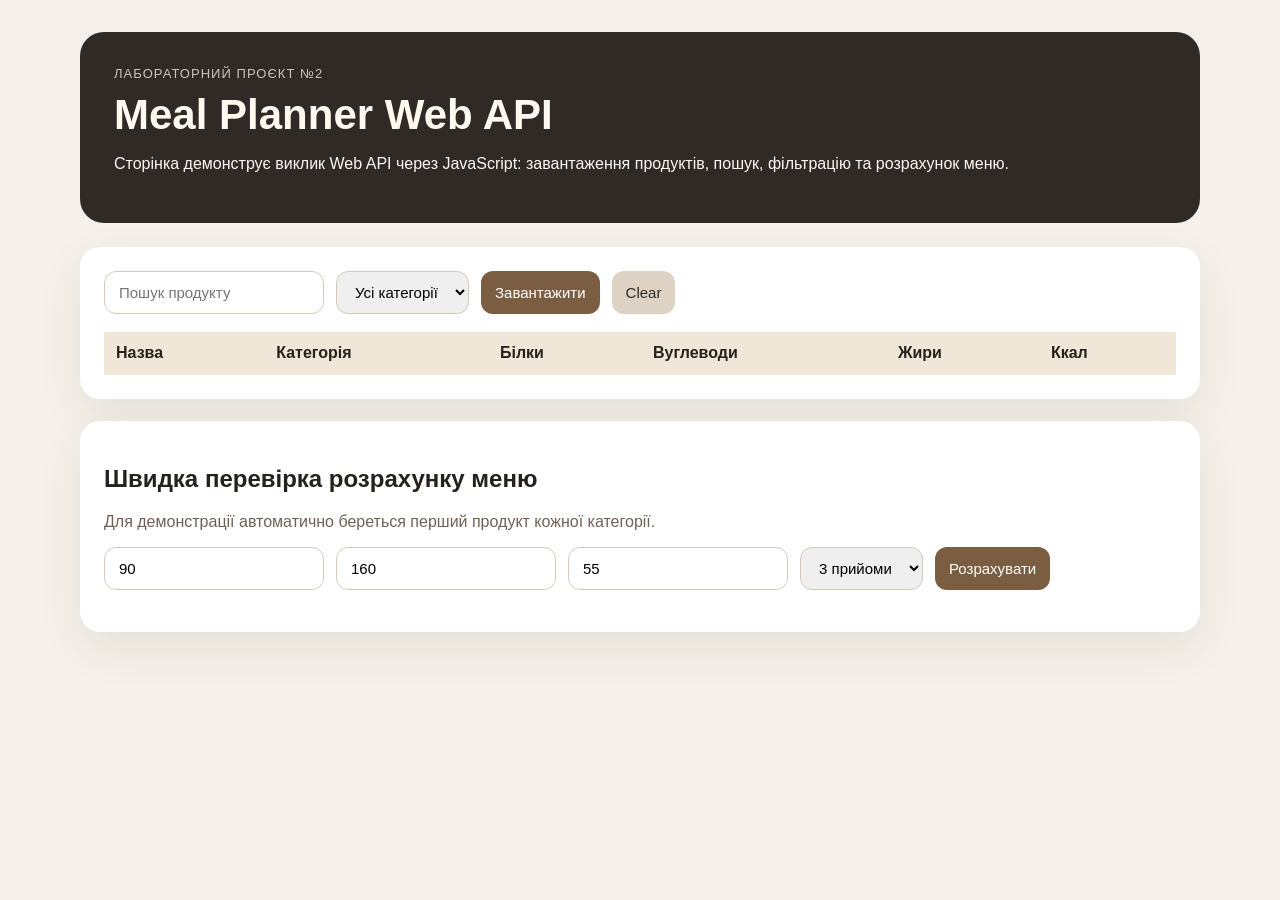
==== app/MealPlanner.Api/wwwroot/index.html @ c841c968 "feat: add javascript client for api demo" ====
<!DOCTYPE html>
<html lang="uk">
<head>
    <meta charset="UTF-8">
    <title>Meal Planner API Client</title>
    <link rel="stylesheet" href="css/site.css">
</head>
<body>
    <main class="page">
        <section class="hero">
            <p class="label">Лабораторний проєкт №2</p>
            <h1>Meal Planner Web API</h1>
            <p>
                Сторінка демонструє виклик Web API через JavaScript:
                завантаження продуктів, пошук, фільтрацію та розрахунок меню.
            </p>
        </section>

        <section class="panel">
            <div class="toolbar">
                <input id="searchInput" type="text" placeholder="Пошук продукту">
                <select id="categoryInput">
                    <option value="">Усі категорії</option>
                    <option value="Protein">Білкові</option>
                    <option value="Carb">Вуглеводні</option>
                    <option value="Fat">Жирові</option>
                </select>
                <button onclick="loadFoods()">Завантажити</button>
                <button class="secondary" onclick="clearOutput()">Clear</button>
            </div>

            <p id="counter"></p>

            <table>
                <thead>
                    <tr>
                        <th>Назва</th>
                        <th>Категорія</th>
                        <th>Білки</th>
                        <th>Вуглеводи</th>
                        <th>Жири</th>
                        <th>Ккал</th>
                    </tr>
                </thead>
                <tbody id="foodsBody"></tbody>
            </table>
        </section>

        <section class="panel">
            <h2>Швидка перевірка розрахунку меню</h2>
            <p class="hint">
                Для демонстрації автоматично береться перший продукт кожної категорії.
            </p>
            <div class="toolbar">
                <input id="proteinTarget" type="number" value="90" placeholder="Білки">
                <input id="carbTarget" type="number" value="160" placeholder="Вуглеводи">
                <input id="fatTarget" type="number" value="55" placeholder="Жири">
                <select id="mealsPerDay">
                    <option value="2">2 прийоми</option>
                    <option value="3" selected>3 прийоми</option>
                    <option value="4">4 прийоми</option>
                </select>
                <button onclick="calculateDemoPlan()">Розрахувати</button>
            </div>
            <div id="planResult"></div>
        </section>
    </main>

    <script src="js/meal-planner-api.js"></script>
</body>
</html>
---- app/MealPlanner.Api/wwwroot/css/site.css ----
body {
    margin: 0;
    font-family: Arial, sans-serif;
    background: #f5f1ea;
    color: #25211d;
}

.page {
    max-width: 1120px;
    margin: 0 auto;
    padding: 32px 18px;
}

.hero {
    background: #2f2a25;
    color: #fff8ef;
    border-radius: 24px;
    padding: 34px;
    margin-bottom: 24px;
}

.label {
    margin: 0 0 10px;
    opacity: 0.75;
    text-transform: uppercase;
    letter-spacing: 0.08em;
    font-size: 13px;
}

h1 {
    margin: 0 0 12px;
    font-size: 42px;
}

.panel {
    background: white;
    border-radius: 20px;
    padding: 24px;
    margin-bottom: 22px;
    box-shadow: 0 16px 45px rgba(52, 42, 31, 0.08);
}

.toolbar {
    display: flex;
    gap: 12px;
    flex-wrap: wrap;
    margin-bottom: 18px;
}

input,
select,
button {
    border-radius: 12px;
    border: 1px solid #d6c9ba;
    padding: 11px 14px;
    font-size: 15px;
}

button {
    border: none;
    background: #7b5e42;
    color: white;
    cursor: pointer;
}

button.secondary {
    background: #ddd2c4;
    color: #2f2a25;
}

table {
    width: 100%;
    border-collapse: collapse;
}

th,
td {
    padding: 12px;
    border-bottom: 1px solid #eee5da;
    text-align: left;
}

th {
    background: #f1e7d9;
}

.hint {
    color: #6f6254;
}

.summary {
    background: #f1e7d9;
    border-radius: 14px;
    padding: 14px;
    margin: 16px 0;
}

.error {
    color: #9b1c1c;
    font-weight: bold;
}
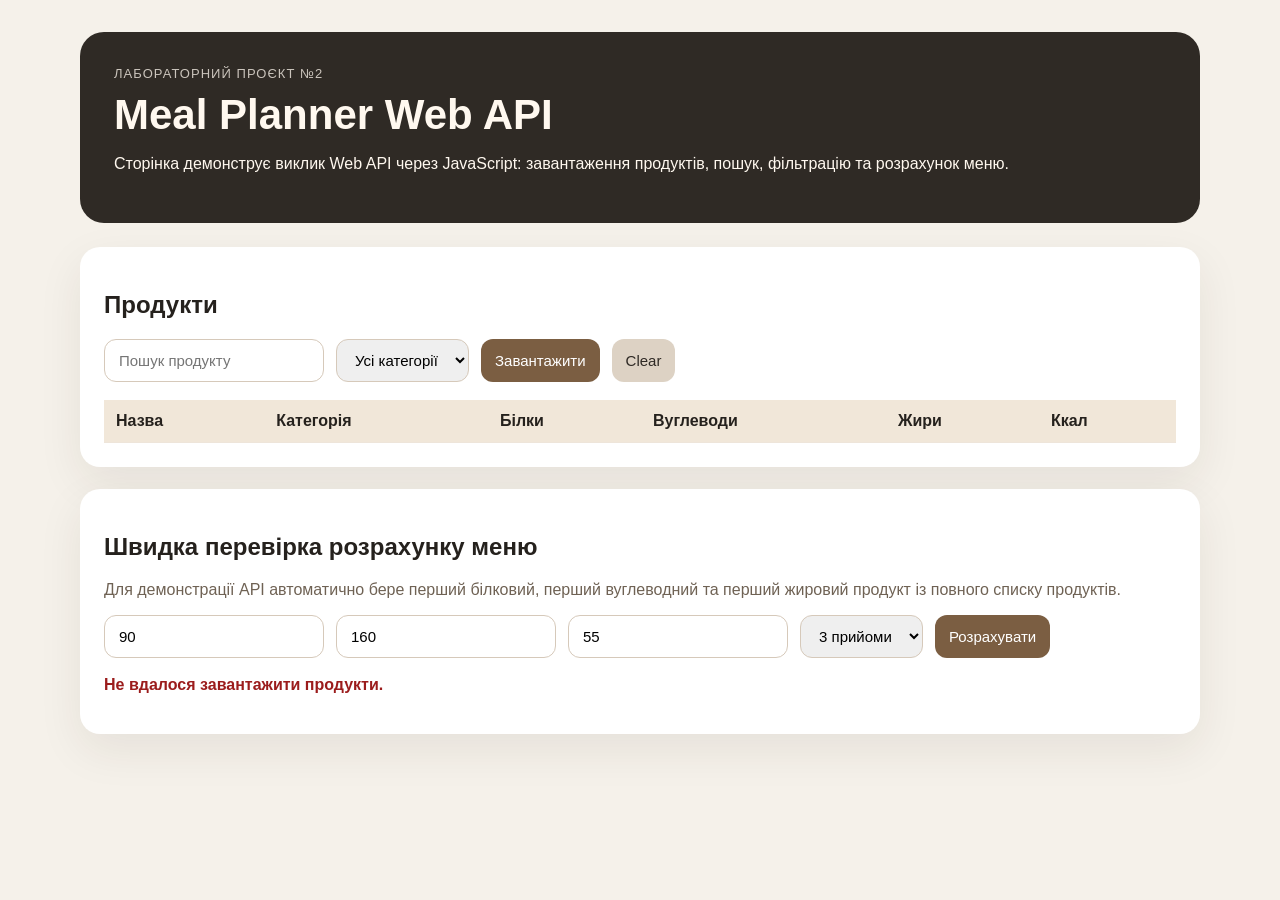
==== commit 4718bbbe: "make api work" ====
--- a/app/MealPlanner.Api/wwwroot/index.html
+++ b/app/MealPlanner.Api/wwwroot/index.html
@@ -17,6 +17,8 @@
         </section>
 
         <section class="panel">
+            <h2>Продукти</h2>
+
             <div class="toolbar">
                 <input id="searchInput" type="text" placeholder="Пошук продукту">
                 <select id="categoryInput">
@@ -49,8 +51,10 @@
         <section class="panel">
             <h2>Швидка перевірка розрахунку меню</h2>
             <p class="hint">
-                Для демонстрації автоматично береться перший продукт кожної категорії.
+                Для демонстрації API автоматично бере перший білковий, перший вуглеводний
+                та перший жировий продукт із повного списку продуктів.
             </p>
+
             <div class="toolbar">
                 <input id="proteinTarget" type="number" value="90" placeholder="Білки">
                 <input id="carbTarget" type="number" value="160" placeholder="Вуглеводи">
@@ -62,6 +66,8 @@
                 </select>
                 <button onclick="calculateDemoPlan()">Розрахувати</button>
             </div>
+
+            <div id="selectedFoodsInfo"></div>
             <div id="planResult"></div>
         </section>
     </main>
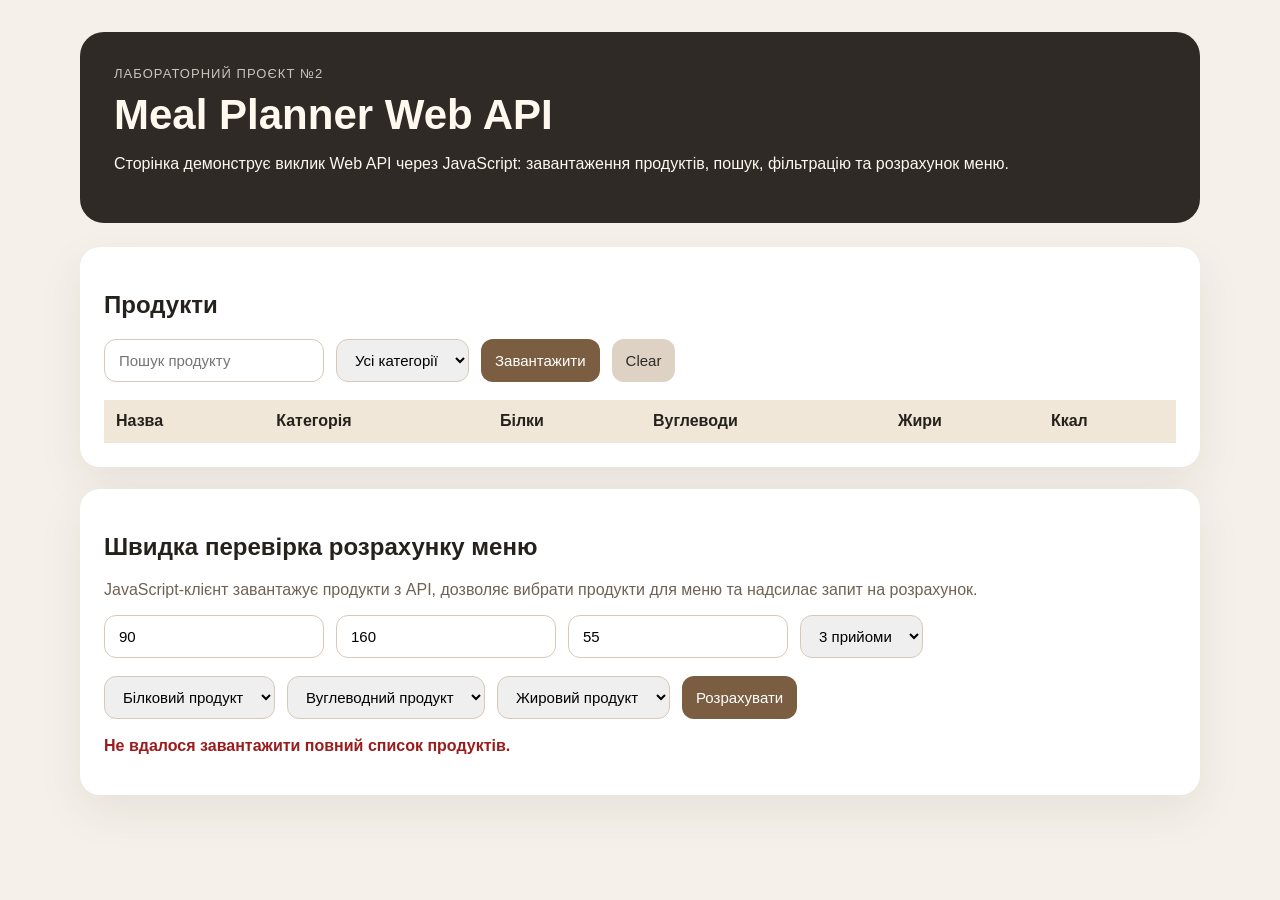
==== commit 487eb69f: "feat: add selectable products to api client" ====
--- a/app/MealPlanner.Api/wwwroot/index.html
+++ b/app/MealPlanner.Api/wwwroot/index.html
@@ -21,14 +21,16 @@
 
             <div class="toolbar">
                 <input id="searchInput" type="text" placeholder="Пошук продукту">
+
                 <select id="categoryInput">
                     <option value="">Усі категорії</option>
                     <option value="Protein">Білкові</option>
                     <option value="Carb">Вуглеводні</option>
                     <option value="Fat">Жирові</option>
                 </select>
-                <button onclick="loadFoods()">Завантажити</button>
-                <button class="secondary" onclick="clearOutput()">Clear</button>
+
+                <button type="button" onclick="loadFoods()">Завантажити</button>
+                <button type="button" class="secondary" onclick="clearOutput()">Clear</button>
             </div>
 
             <p id="counter"></p>
@@ -51,20 +53,36 @@
         <section class="panel">
             <h2>Швидка перевірка розрахунку меню</h2>
             <p class="hint">
-                Для демонстрації API автоматично бере перший білковий, перший вуглеводний
-                та перший жировий продукт із повного списку продуктів.
+                JavaScript-клієнт завантажує продукти з API, дозволяє вибрати продукти
+                для меню та надсилає запит на розрахунок.
             </p>
 
             <div class="toolbar">
                 <input id="proteinTarget" type="number" value="90" placeholder="Білки">
                 <input id="carbTarget" type="number" value="160" placeholder="Вуглеводи">
                 <input id="fatTarget" type="number" value="55" placeholder="Жири">
+
                 <select id="mealsPerDay">
                     <option value="2">2 прийоми</option>
                     <option value="3" selected>3 прийоми</option>
                     <option value="4">4 прийоми</option>
                 </select>
-                <button onclick="calculateDemoPlan()">Розрахувати</button>
+            </div>
+
+            <div class="toolbar">
+                <select id="proteinFoodSelect">
+                    <option value="">Білковий продукт</option>
+                </select>
+
+                <select id="carbFoodSelect">
+                    <option value="">Вуглеводний продукт</option>
+                </select>
+
+                <select id="fatFoodSelect">
+                    <option value="">Жировий продукт</option>
+                </select>
+
+                <button type="button" onclick="calculateSelectedPlan()">Розрахувати</button>
             </div>
 
             <div id="selectedFoodsInfo"></div>
@@ -72,6 +90,300 @@
         </section>
     </main>
 
-    <script src="js/meal-planner-api.js"></script>
+    <script>
+        const foodsUri = "/api/Foods";
+        const plannerUri = "/api/Planner/calculate";
+
+        let allFoods = [];
+
+        async function loadFoods() {
+            const search = document.getElementById("searchInput").value.trim();
+            const category = document.getElementById("categoryInput").value;
+
+            const params = new URLSearchParams();
+
+            if (search.length > 0) {
+                params.append("search", search);
+            }
+
+            if (category.length > 0) {
+                params.append("category", category);
+            }
+
+            const url = params.toString().length > 0
+                ? `${foodsUri}?${params.toString()}`
+                : foodsUri;
+
+            const response = await fetch(url);
+
+            if (!response.ok) {
+                showPlanError("Не вдалося завантажити продукти.");
+                return;
+            }
+
+            const foods = await response.json();
+            displayFoods(foods);
+        }
+
+        async function loadAllFoods() {
+            const response = await fetch(foodsUri);
+
+            if (!response.ok) {
+                showPlanError("Не вдалося завантажити повний список продуктів.");
+                return;
+            }
+
+            allFoods = await response.json();
+            fillFoodSelects();
+        }
+
+        function fillFoodSelects() {
+            const proteinSelect = document.getElementById("proteinFoodSelect");
+            const carbSelect = document.getElementById("carbFoodSelect");
+            const fatSelect = document.getElementById("fatFoodSelect");
+
+            clearSelect(proteinSelect, "Білковий продукт");
+            clearSelect(carbSelect, "Вуглеводний продукт");
+            clearSelect(fatSelect, "Жировий продукт");
+
+            const proteinFoods = allFoods.filter(x => isCategory(x.category, "Protein") && x.proteinPer100 > 0);
+            const carbFoods = allFoods.filter(x => isCategory(x.category, "Carb") && x.carbsPer100 > 0);
+            const fatFoods = allFoods.filter(x => isCategory(x.category, "Fat") && x.fatPer100 > 0);
+
+            fillSelect(proteinSelect, proteinFoods);
+            fillSelect(carbSelect, carbFoods);
+            fillSelect(fatSelect, fatFoods);
+        }
+
+        function clearSelect(select, firstText) {
+            select.innerHTML = "";
+
+            const option = document.createElement("option");
+            option.value = "";
+            option.textContent = firstText;
+
+            select.appendChild(option);
+        }
+
+        function fillSelect(select, foods) {
+            foods.forEach(food => {
+                const option = document.createElement("option");
+                option.value = food.id;
+                option.textContent = `${food.name} (${food.kcalPer100} ккал)`;
+                select.appendChild(option);
+            });
+
+            if (foods.length > 0) {
+                select.value = foods[0].id;
+            }
+        }
+
+        function displayFoods(data) {
+            const body = document.getElementById("foodsBody");
+            const counter = document.getElementById("counter");
+
+            body.innerHTML = "";
+            counter.innerText = `Знайдено продуктів: ${data.length}`;
+
+            data.forEach(food => {
+                const row = body.insertRow();
+
+                row.insertCell(0).innerText = food.name;
+                row.insertCell(1).innerText = translateCategory(food.category);
+                row.insertCell(2).innerText = food.proteinPer100;
+                row.insertCell(3).innerText = food.carbsPer100;
+                row.insertCell(4).innerText = food.fatPer100;
+                row.insertCell(5).innerText = food.kcalPer100;
+            });
+        }
+
+        async function calculateSelectedPlan() {
+            if (allFoods.length === 0) {
+                await loadAllFoods();
+            }
+
+            const proteinFoodId = document.getElementById("proteinFoodSelect").value;
+            const carbFoodId = document.getElementById("carbFoodSelect").value;
+            const fatFoodId = document.getElementById("fatFoodSelect").value;
+
+            if (!proteinFoodId || !carbFoodId || !fatFoodId) {
+                showPlanError("Оберіть білковий, вуглеводний і жировий продукт.");
+                return;
+            }
+
+            const proteinFood = allFoods.find(x => x.id === proteinFoodId);
+            const carbFood = allFoods.find(x => x.id === carbFoodId);
+            const fatFood = allFoods.find(x => x.id === fatFoodId);
+
+            document.getElementById("selectedFoodsInfo").innerHTML = `
+                <div class="summary">
+                    <b>Для розрахунку обрано:</b><br>
+                    Білковий продукт: ${proteinFood.name}<br>
+                    Вуглеводний продукт: ${carbFood.name}<br>
+                    Жировий продукт: ${fatFood.name}
+                </div>
+            `;
+
+            const request = {
+                userId: proteinFood.userId,
+                days: 3,
+                mealsPerDay: Number(document.getElementById("mealsPerDay").value),
+                proteinTarget: Number(document.getElementById("proteinTarget").value),
+                carbTarget: Number(document.getElementById("carbTarget").value),
+                fatTarget: Number(document.getElementById("fatTarget").value),
+                proteinFoodIds: [proteinFoodId],
+                carbFoodIds: [carbFoodId],
+                fatFoodIds: [fatFoodId]
+            };
+
+            const response = await fetch(plannerUri, {
+                method: "POST",
+                headers: {
+                    "Accept": "application/json",
+                    "Content-Type": "application/json"
+                },
+                body: JSON.stringify(request)
+            });
+
+            if (!response.ok) {
+                const errorText = await response.text();
+                showPlanError(`Не вдалося розрахувати меню. ${errorText}`);
+                return;
+            }
+
+            const result = await response.json();
+            displayPlan(result);
+        }
+
+        function displayPlan(result) {
+            const container = document.getElementById("planResult");
+
+            let html = `
+                <div class="summary">
+                    <b>Разом за 1 день:</b><br>
+                    Білки: ${result.actualProtein} г<br>
+                    Вуглеводи: ${result.actualCarb} г<br>
+                    Жири: ${result.actualFat} г<br>
+                    Калорійність: ${result.actualKcal} ккал
+                </div>
+            `;
+
+            result.meals.forEach(meal => {
+                html += `<h3>${meal.mealName}</h3>`;
+
+                html += `
+                    <table>
+                        <thead>
+                            <tr>
+                                <th>Продукт</th>
+                                <th>Роль</th>
+                                <th>Кількість</th>
+                                <th>Білки</th>
+                                <th>Вуглеводи</th>
+                                <th>Жири</th>
+                                <th>Ккал</th>
+                            </tr>
+                        </thead>
+                        <tbody>
+                `;
+
+                meal.items.forEach(item => {
+                    html += `
+                        <tr>
+                            <td>${item.foodName}</td>
+                            <td>${item.role}</td>
+                            <td>${item.quantityValue} ${item.unitName}</td>
+                            <td>${item.protein}</td>
+                            <td>${item.carb}</td>
+                            <td>${item.fat}</td>
+                            <td>${item.kcal}</td>
+                        </tr>
+                    `;
+                });
+
+                html += `
+                        </tbody>
+                    </table>
+                `;
+            });
+
+            html += "<h3>Список покупок на 3 дні</h3>";
+
+            html += `
+                <table>
+                    <thead>
+                        <tr>
+                            <th>Продукт</th>
+                            <th>Кількість</th>
+                        </tr>
+                    </thead>
+                    <tbody>
+            `;
+
+            result.shoppingItems.forEach(item => {
+                html += `
+                    <tr>
+                        <td>${item.foodName}</td>
+                        <td>${item.totalQuantityValue} ${item.unitName}</td>
+                    </tr>
+                `;
+            });
+
+            html += `
+                    </tbody>
+                </table>
+            `;
+
+            container.innerHTML = html;
+        }
+
+        function clearOutput() {
+            document.getElementById("foodsBody").innerHTML = "";
+            document.getElementById("counter").innerText = "";
+            document.getElementById("selectedFoodsInfo").innerHTML = "";
+            document.getElementById("planResult").innerHTML = "";
+            document.getElementById("searchInput").value = "";
+            document.getElementById("categoryInput").value = "";
+        }
+
+        function showPlanError(message) {
+            document.getElementById("planResult").innerHTML = `<p class="error">${message}</p>`;
+        }
+
+        function isCategory(value, categoryName) {
+            if (categoryName === "Protein") {
+                return value === "Protein" || value === 1;
+            }
+
+            if (categoryName === "Carb") {
+                return value === "Carb" || value === 2;
+            }
+
+            if (categoryName === "Fat") {
+                return value === "Fat" || value === 3;
+            }
+
+            return false;
+        }
+
+        function translateCategory(category) {
+            if (category === "Protein" || category === 1) {
+                return "Білковий";
+            }
+
+            if (category === "Carb" || category === 2) {
+                return "Вуглеводний";
+            }
+
+            if (category === "Fat" || category === 3) {
+                return "Жировий";
+            }
+
+            return category;
+        }
+
+        loadFoods();
+        loadAllFoods();
+    </script>
 </body>
-</html>
+</html>
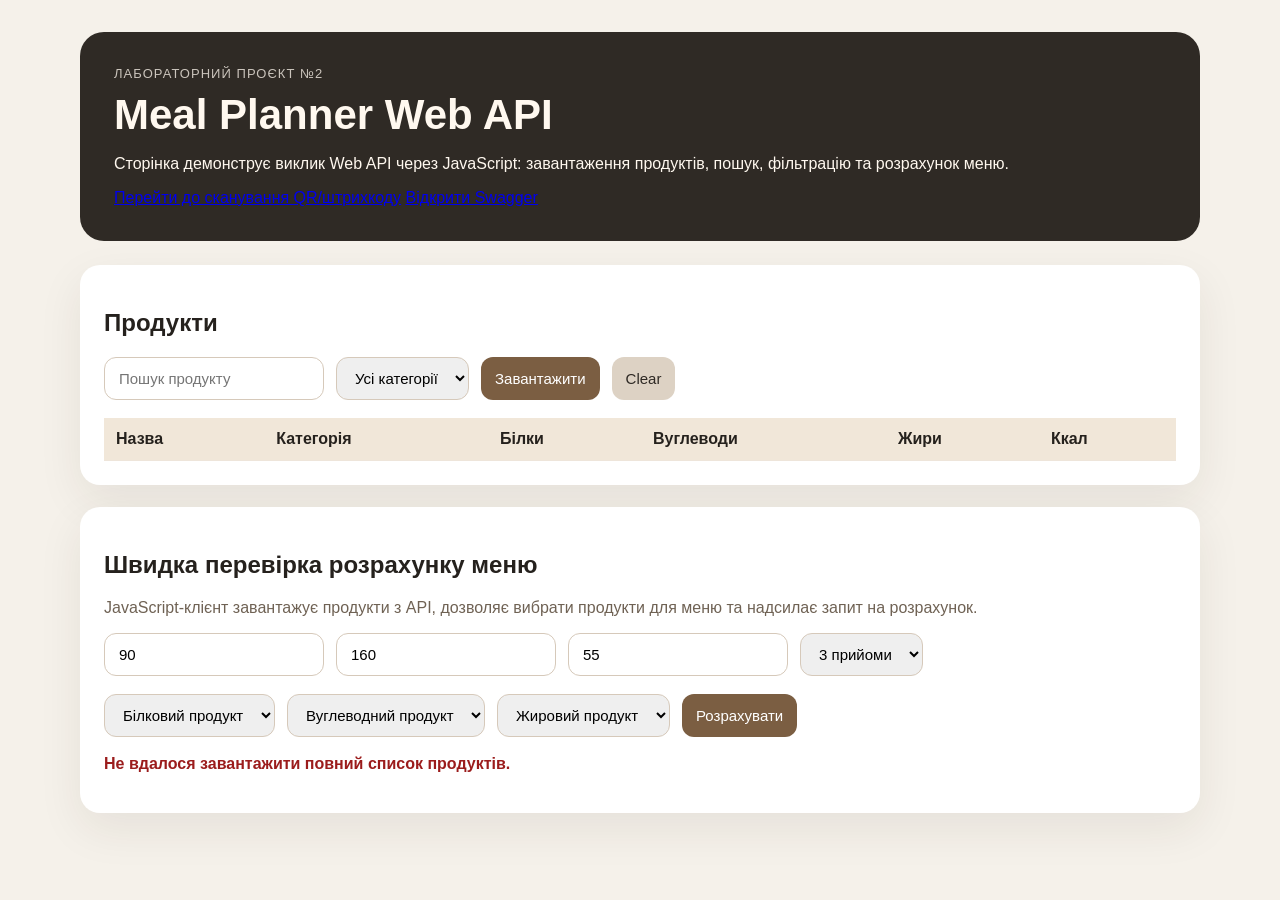
==== commit 6fa87186: "fix: expose scan use case in api client" ====
--- a/app/MealPlanner.Api/wwwroot/index.html
+++ b/app/MealPlanner.Api/wwwroot/index.html
@@ -14,6 +14,10 @@
                 Сторінка демонструє виклик Web API через JavaScript:
                 завантаження продуктів, пошук, фільтрацію та розрахунок меню.
             </p>
+            <div class="hero-actions">
+                <a class="hero-link" href="scan.html">Перейти до сканування QR/штрихкоду</a>
+                <a class="hero-link secondary-link" href="swagger">Відкрити Swagger</a>
+            </div>
         </section>
 
         <section class="panel">
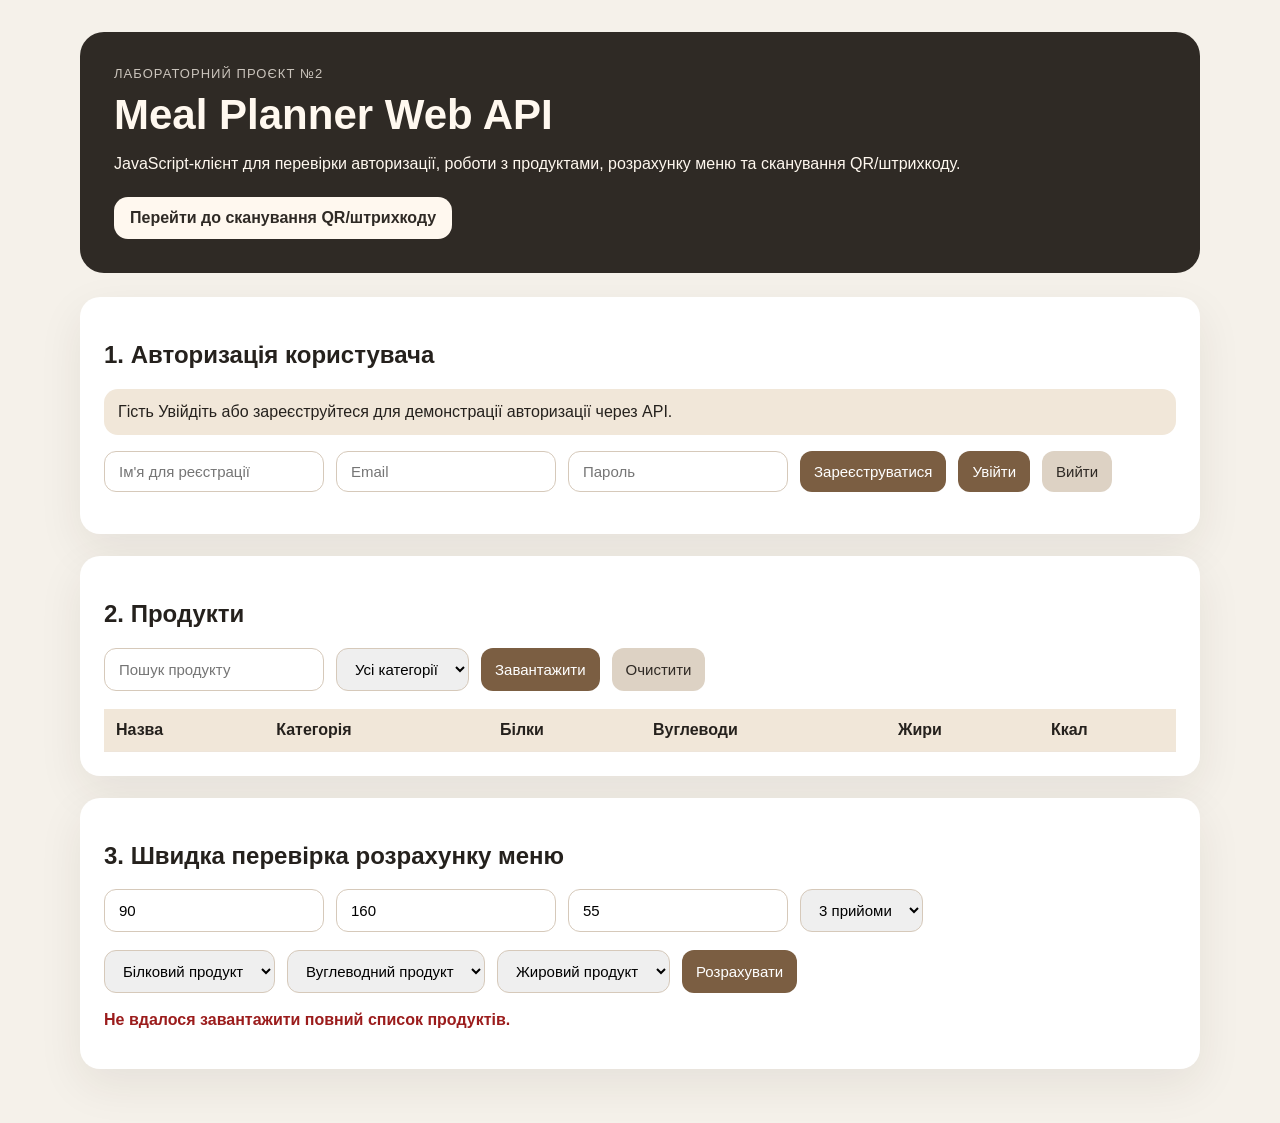
==== commit 5a758ab6: "feat: add api auth client UI" ====
--- a/app/MealPlanner.Api/wwwroot/index.html
+++ b/app/MealPlanner.Api/wwwroot/index.html
@@ -11,17 +11,32 @@
             <p class="label">Лабораторний проєкт №2</p>
             <h1>Meal Planner Web API</h1>
             <p>
-                Сторінка демонструє виклик Web API через JavaScript:
-                завантаження продуктів, пошук, фільтрацію та розрахунок меню.
+                JavaScript-клієнт для перевірки авторизації, роботи з продуктами,
+                розрахунку меню та сканування QR/штрихкоду.
             </p>
             <div class="hero-actions">
                 <a class="hero-link" href="scan.html">Перейти до сканування QR/штрихкоду</a>
-                <a class="hero-link secondary-link" href="swagger">Відкрити Swagger</a>
             </div>
         </section>
 
         <section class="panel">
-            <h2>Продукти</h2>
+            <h2>1. Авторизація користувача</h2>
+            <div id="authStatus" class="summary"></div>
+
+            <div class="toolbar">
+                <input id="authName" type="text" placeholder="Ім'я для реєстрації">
+                <input id="authEmail" type="email" placeholder="Email">
+                <input id="authPassword" type="password" placeholder="Пароль">
+                <button type="button" onclick="registerApiUser()">Зареєструватися</button>
+                <button type="button" onclick="loginApiUser()">Увійти</button>
+                <button type="button" class="secondary" onclick="logoutApiUser()">Вийти</button>
+            </div>
+
+            <p id="authMessage"></p>
+        </section>
+
+        <section class="panel">
+            <h2>2. Продукти</h2>
 
             <div class="toolbar">
                 <input id="searchInput" type="text" placeholder="Пошук продукту">
@@ -34,7 +49,7 @@
                 </select>
 
                 <button type="button" onclick="loadFoods()">Завантажити</button>
-                <button type="button" class="secondary" onclick="clearOutput()">Clear</button>
+                <button type="button" class="secondary" onclick="clearOutput()">Очистити</button>
             </div>
 
             <p id="counter"></p>
@@ -55,11 +70,7 @@
         </section>
 
         <section class="panel">
-            <h2>Швидка перевірка розрахунку меню</h2>
-            <p class="hint">
-                JavaScript-клієнт завантажує продукти з API, дозволяє вибрати продукти
-                для меню та надсилає запит на розрахунок.
-            </p>
+            <h2>3. Швидка перевірка розрахунку меню</h2>
 
             <div class="toolbar">
                 <input id="proteinTarget" type="number" value="90" placeholder="Білки">
@@ -94,6 +105,7 @@
         </section>
     </main>
 
+    <script src="js/auth-client.js"></script>
     <script>
         const foodsUri = "/api/Foods";
         const plannerUri = "/api/Planner/calculate";
@@ -218,6 +230,7 @@
             const proteinFood = allFoods.find(x => x.id === proteinFoodId);
             const carbFood = allFoods.find(x => x.id === carbFoodId);
             const fatFood = allFoods.find(x => x.id === fatFoodId);
+            const currentUserId = getCurrentApiUserId();
 
             document.getElementById("selectedFoodsInfo").innerHTML = `
                 <div class="summary">
@@ -229,7 +242,7 @@
             `;
 
             const request = {
-                userId: proteinFood.userId,
+                userId: currentUserId ?? proteinFood.userId,
                 days: 3,
                 mealsPerDay: Number(document.getElementById("mealsPerDay").value),
                 proteinTarget: Number(document.getElementById("proteinTarget").value),
--- a/app/MealPlanner.Api/wwwroot/css/site.css
+++ b/app/MealPlanner.Api/wwwroot/css/site.css
@@ -45,6 +45,38 @@
     gap: 12px;
     flex-wrap: wrap;
     margin-bottom: 18px;
+}
+
+.hero-actions {
+    display: flex;
+    flex-wrap: wrap;
+    gap: 12px;
+    margin-top: 24px;
+}
+
+.hero-link {
+    display: inline-block;
+    border-radius: 14px;
+    background: #fff8ef;
+    color: #2f2a25;
+    padding: 12px 16px;
+    font-weight: 700;
+    text-decoration: none;
+}
+
+.hero-link:hover {
+    text-decoration: none;
+    background: #f1e7d9;
+}
+
+.secondary-link {
+    background: #7b5e42;
+    color: #ffffff;
+}
+
+.secondary-link:hover {
+    background: #6b5037;
+    color: #ffffff;
 }
 
 input,
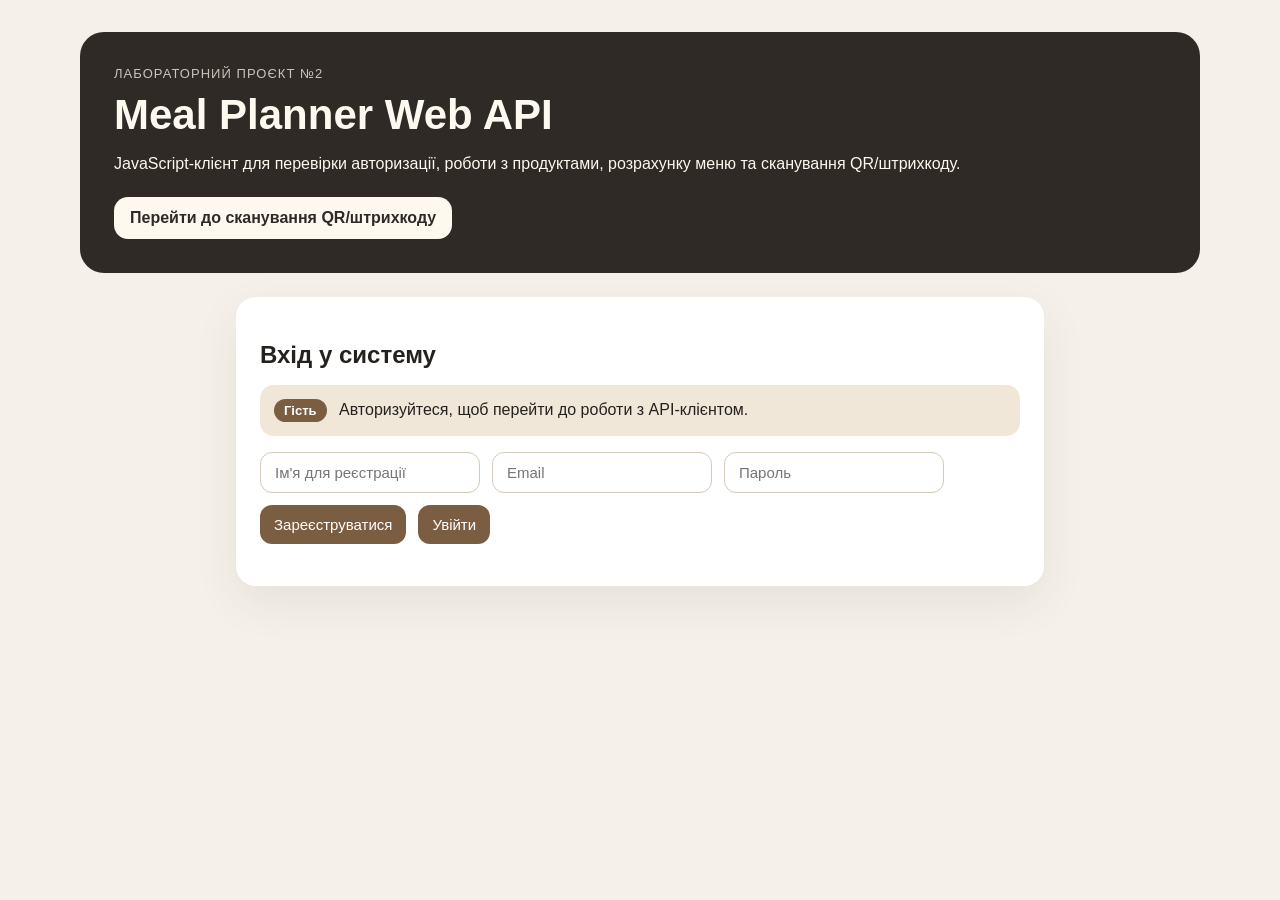
==== commit b204a6d8: "refactor: show auth before api client" ====
--- a/app/MealPlanner.Api/wwwroot/index.html
+++ b/app/MealPlanner.Api/wwwroot/index.html
@@ -19,8 +19,8 @@
             </div>
         </section>
 
-        <section class="panel">
-            <h2>1. Авторизація користувача</h2>
+        <section id="authGate" class="panel auth-card">
+            <h2 class="auth-title">Вхід у систему</h2>
             <div id="authStatus" class="summary"></div>
 
             <div class="toolbar">
@@ -29,80 +29,86 @@
                 <input id="authPassword" type="password" placeholder="Пароль">
                 <button type="button" onclick="registerApiUser()">Зареєструватися</button>
                 <button type="button" onclick="loginApiUser()">Увійти</button>
-                <button type="button" class="secondary" onclick="logoutApiUser()">Вийти</button>
             </div>
 
             <p id="authMessage"></p>
         </section>
 
-        <section class="panel">
-            <h2>2. Продукти</h2>
-
-            <div class="toolbar">
-                <input id="searchInput" type="text" placeholder="Пошук продукту">
-
-                <select id="categoryInput">
-                    <option value="">Усі категорії</option>
-                    <option value="Protein">Білкові</option>
-                    <option value="Carb">Вуглеводні</option>
-                    <option value="Fat">Жирові</option>
-                </select>
-
-                <button type="button" onclick="loadFoods()">Завантажити</button>
-                <button type="button" class="secondary" onclick="clearOutput()">Очистити</button>
-            </div>
-
-            <p id="counter"></p>
-
-            <table>
-                <thead>
-                    <tr>
-                        <th>Назва</th>
-                        <th>Категорія</th>
-                        <th>Білки</th>
-                        <th>Вуглеводи</th>
-                        <th>Жири</th>
-                        <th>Ккал</th>
-                    </tr>
-                </thead>
-                <tbody id="foodsBody"></tbody>
-            </table>
-        </section>
-
-        <section class="panel">
-            <h2>3. Швидка перевірка розрахунку меню</h2>
-
-            <div class="toolbar">
-                <input id="proteinTarget" type="number" value="90" placeholder="Білки">
-                <input id="carbTarget" type="number" value="160" placeholder="Вуглеводи">
-                <input id="fatTarget" type="number" value="55" placeholder="Жири">
-
-                <select id="mealsPerDay">
-                    <option value="2">2 прийоми</option>
-                    <option value="3" selected>3 прийоми</option>
-                    <option value="4">4 прийоми</option>
-                </select>
-            </div>
-
-            <div class="toolbar">
-                <select id="proteinFoodSelect">
-                    <option value="">Білковий продукт</option>
-                </select>
-
-                <select id="carbFoodSelect">
-                    <option value="">Вуглеводний продукт</option>
-                </select>
-
-                <select id="fatFoodSelect">
-                    <option value="">Жировий продукт</option>
-                </select>
-
-                <button type="button" onclick="calculateSelectedPlan()">Розрахувати</button>
-            </div>
-
-            <div id="selectedFoodsInfo"></div>
-            <div id="planResult"></div>
-        </section>
+        <div id="appContent" hidden>
+            <section class="panel">
+                <h2>Користувач</h2>
+                <div id="authStatus" class="summary"></div>
+            </section>
+
+            <section class="panel">
+                <h2>Продукти</h2>
+
+                <div class="toolbar">
+                    <input id="searchInput" type="text" placeholder="Пошук продукту">
+
+                    <select id="categoryInput">
+                        <option value="">Усі категорії</option>
+                        <option value="Protein">Білкові</option>
+                        <option value="Carb">Вуглеводні</option>
+                        <option value="Fat">Жирові</option>
+                    </select>
+
+                    <button type="button" onclick="loadFoods()">Завантажити</button>
+                    <button type="button" class="secondary" onclick="clearOutput()">Очистити</button>
+                </div>
+
+                <p id="counter"></p>
+
+                <table>
+                    <thead>
+                        <tr>
+                            <th>Назва</th>
+                            <th>Категорія</th>
+                            <th>Білки</th>
+                            <th>Вуглеводи</th>
+                            <th>Жири</th>
+                            <th>Ккал</th>
+                        </tr>
+                    </thead>
+                    <tbody id="foodsBody"></tbody>
+                </table>
+            </section>
+
+            <section class="panel">
+                <h2>Розрахунок меню</h2>
+
+                <div class="toolbar">
+                    <input id="proteinTarget" type="number" value="90" placeholder="Білки">
+                    <input id="carbTarget" type="number" value="160" placeholder="Вуглеводи">
+                    <input id="fatTarget" type="number" value="55" placeholder="Жири">
+
+                    <select id="mealsPerDay">
+                        <option value="2">2 прийоми</option>
+                        <option value="3" selected>3 прийоми</option>
+                        <option value="4">4 прийоми</option>
+                    </select>
+                </div>
+
+                <div class="toolbar">
+                    <select id="proteinFoodSelect">
+                        <option value="">Білковий продукт</option>
+                    </select>
+
+                    <select id="carbFoodSelect">
+                        <option value="">Вуглеводний продукт</option>
+                    </select>
+
+                    <select id="fatFoodSelect">
+                        <option value="">Жировий продукт</option>
+                    </select>
+
+                    <button type="button" onclick="calculateSelectedPlan()">Розрахувати</button>
+                </div>
+
+                <div id="selectedFoodsInfo"></div>
+                <div id="planResult"></div>
+            </section>
+        </div>
     </main>
 
     <script src="js/auth-client.js"></script>
--- a/app/MealPlanner.Api/wwwroot/css/site.css
+++ b/app/MealPlanner.Api/wwwroot/css/site.css
@@ -131,3 +131,37 @@
     color: #9b1c1c;
     font-weight: bold;
 }
+
+.success {
+    color: #286b35;
+    font-weight: bold;
+}
+
+.auth-card {
+    max-width: 760px;
+    margin: 0 auto 22px;
+}
+
+.auth-title {
+    margin-bottom: 8px;
+}
+
+.auth-badge {
+    display: inline-block;
+    margin-right: 8px;
+    padding: 4px 10px;
+    border-radius: 999px;
+    background: #7b5e42;
+    color: #ffffff;
+    font-size: 13px;
+    font-weight: 700;
+}
+
+.auth-logout-btn {
+    margin-left: 12px;
+    padding: 7px 12px;
+}
+
+[hidden] {
+    display: none !important;
+}
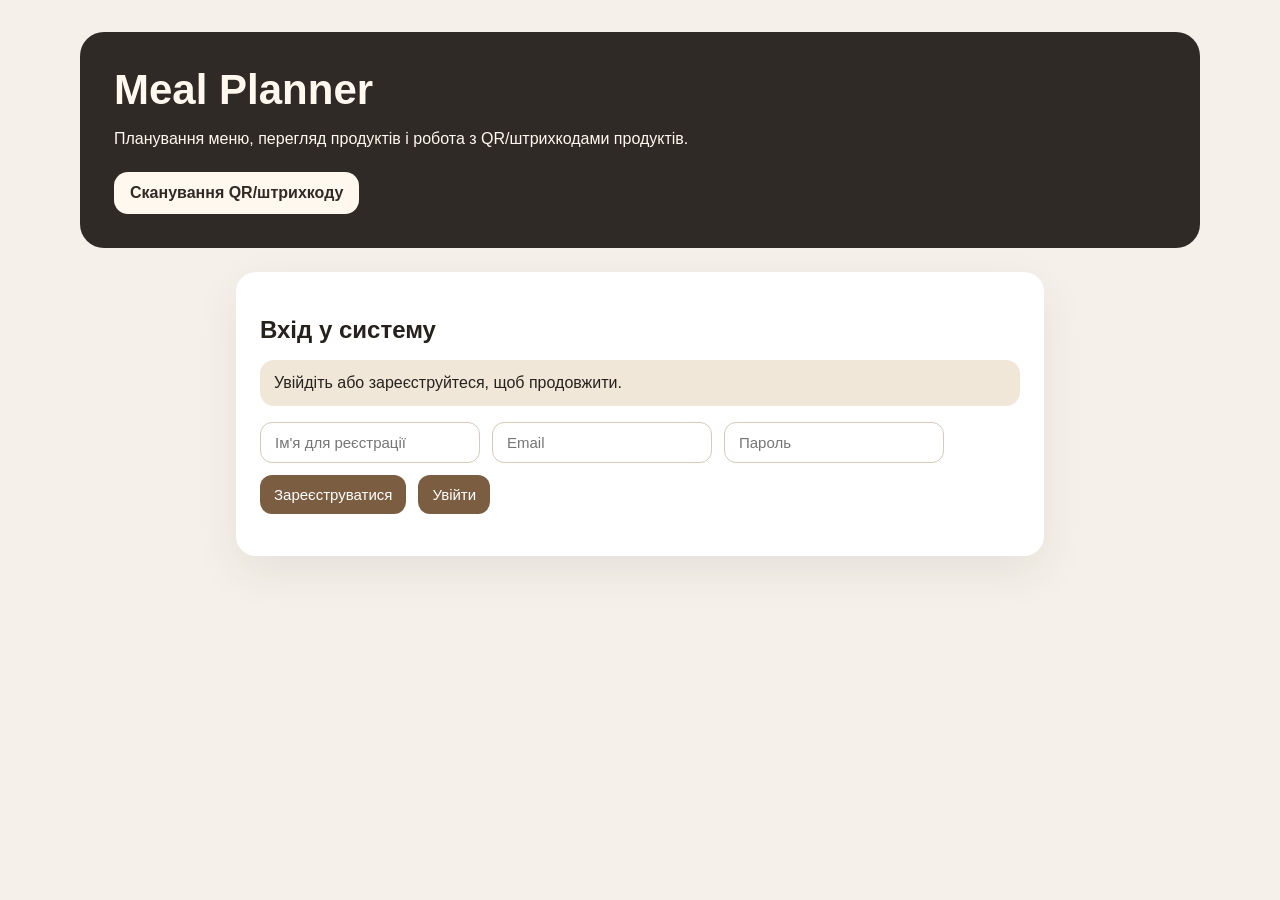
==== commit c12f2ce1: "refactor: polish user-facing api pages" ====
--- a/app/MealPlanner.Api/wwwroot/index.html
+++ b/app/MealPlanner.Api/wwwroot/index.html
@@ -2,26 +2,24 @@
 <html lang="uk">
 <head>
     <meta charset="UTF-8">
-    <title>Meal Planner API Client</title>
+    <title>Meal Planner</title>
     <link rel="stylesheet" href="css/site.css">
 </head>
 <body>
     <main class="page">
         <section class="hero">
-            <p class="label">Лабораторний проєкт №2</p>
-            <h1>Meal Planner Web API</h1>
+            <h1>Meal Planner</h1>
             <p>
-                JavaScript-клієнт для перевірки авторизації, роботи з продуктами,
-                розрахунку меню та сканування QR/штрихкоду.
+                Планування меню, перегляд продуктів і робота з QR/штрихкодами продуктів.
             </p>
             <div class="hero-actions">
-                <a class="hero-link" href="scan.html">Перейти до сканування QR/штрихкоду</a>
+                <a class="hero-link" href="scan.html">Сканування QR/штрихкоду</a>
             </div>
         </section>
 
         <section id="authGate" class="panel auth-card">
             <h2 class="auth-title">Вхід у систему</h2>
-            <div id="authStatus" class="summary"></div>
+            <div class="auth-status summary"></div>
 
             <div class="toolbar">
                 <input id="authName" type="text" placeholder="Ім'я для реєстрації">
@@ -37,7 +35,7 @@
         <div id="appContent" hidden>
             <section class="panel">
                 <h2>Користувач</h2>
-                <div id="authStatus" class="summary"></div>
+                <div class="auth-status summary"></div>
             </section>
 
             <section class="panel">
